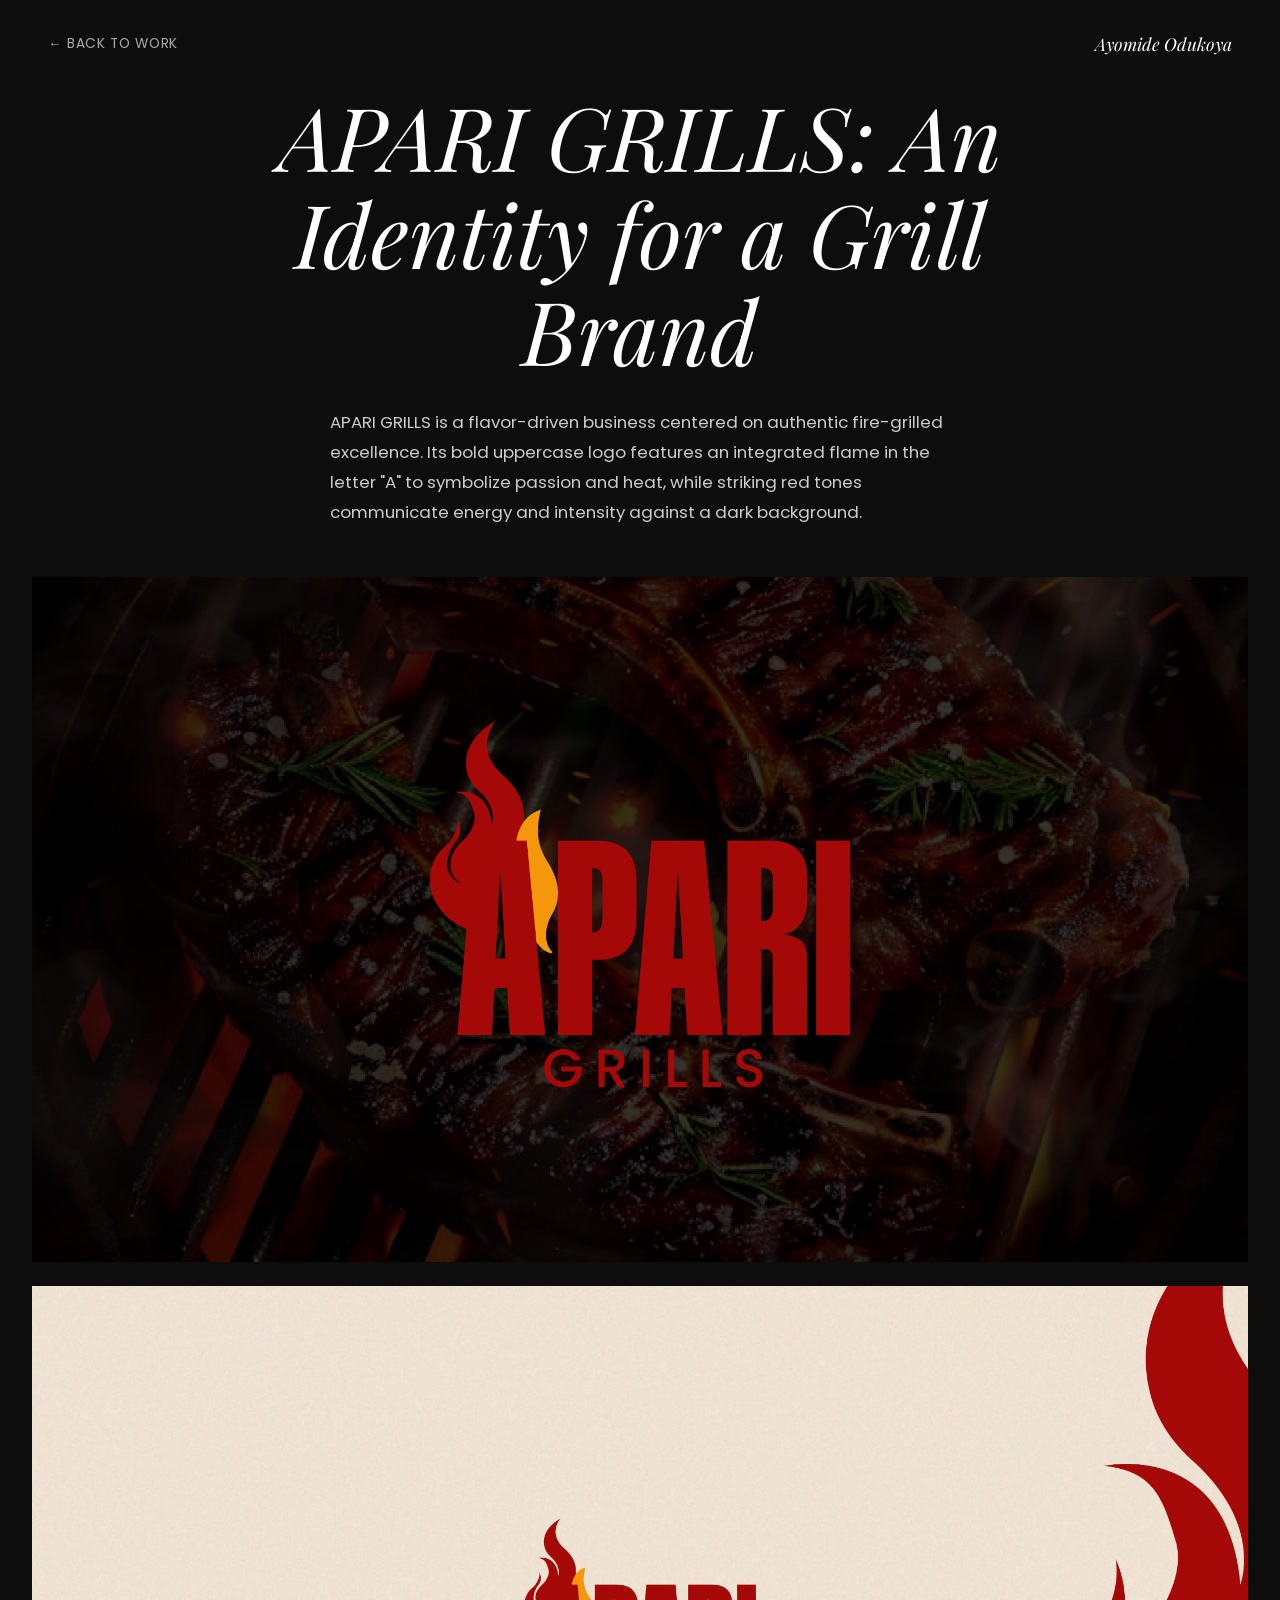
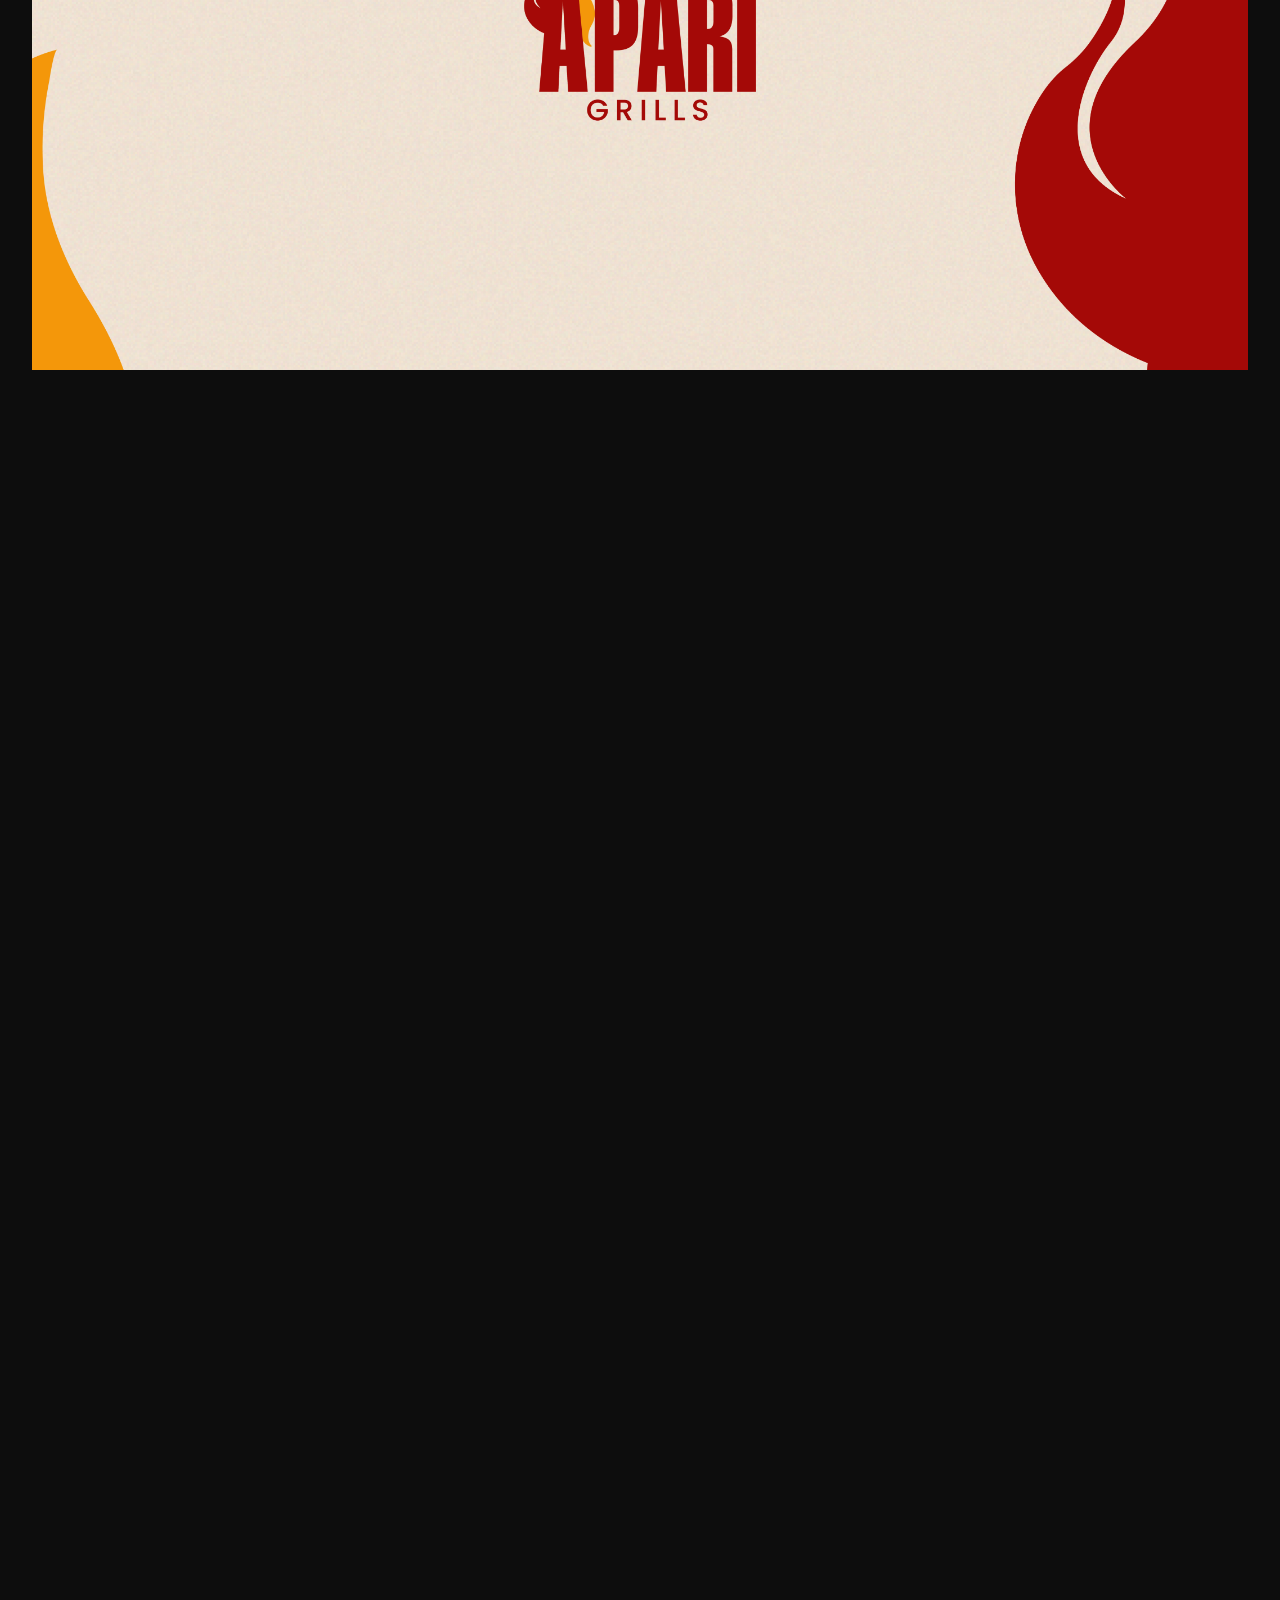
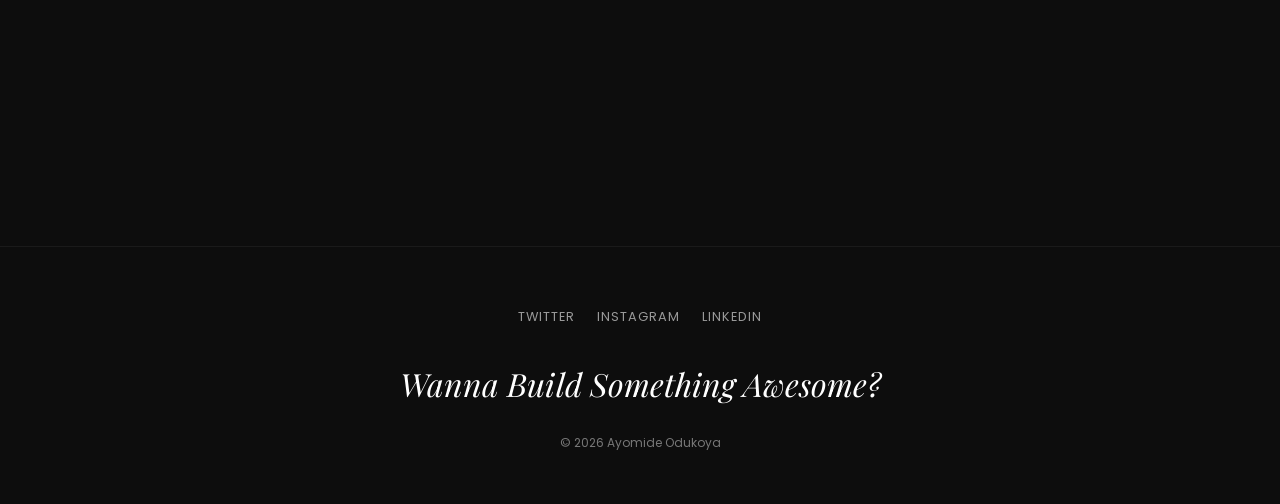
==== apari.html @ 6ae30c54 "Add portfolio files" ====
<!DOCTYPE html>
<html lang="en">
<head>
    <meta charset="UTF-8">
    <meta name="viewport" content="width=device-width, initial-scale=1.0">
    <title>Queen's Wisdom — Mide'sfolio</title>
    <link rel="stylesheet" href="queenswisdom.css">
</head>
<body>
    <div class="cursor-dot" id="cursorDot"></div>

    <nav class="project-page-nav">
        <a href="index.html#work" class="project-page-back">← Back to Work</a>
        <div class="project-page-brand">Ayomide Odukoya</div>
    </nav>

    <main class="project-page">
        <h1 class="project-page-title reveal-up">APARI GRILLS: An Identity for a Grill Brand</h1>

        <p class="project-page-desc reveal-up">
APARI GRILLS is a flavor-driven business centered on authentic fire-grilled excellence. 
Its bold uppercase logo features an integrated flame in the letter "A" to symbolize 
passion and heat, while striking red tones communicate energy and intensity against a dark background.
        </p>

        <!-- <div class="project-info-row reveal-up">
            <div class="project-info-col">
                <span class="info-label">Client</span>
                <span class="info-value">Queen's Wisdom</span>
            </div>
            <div class="project-info-col">
                <span class="info-label">Deliverables</span>
                <span class="info-value">Brand Identity<br>Logo Design<br>Brand Guidelines</span>
            </div>
            <div class="project-info-col">
                <span class="info-label">Year</span>
                <span class="info-value">2026</span>
            </div>
            <div class="project-info-col">
                <span class="info-label">Role</span>
                <span class="info-value">Brand &amp; Logo Designer</span>
            </div>
        </div> -->

        <div class="project-page-images">
            <img class="reveal-up" src="apari/Logo 2.jpg" alt="Queen's Wisdom logo mark">
            <img class="reveal-up" src="apari/Logo 4.jpg" alt="Queen's Wisdom">
            <img class="reveal-up" src="apari/apron.jpeg" alt="Queen's Wisdom">          
             <div class="image-pair">
                <img class="reveal-up" src="apari/Logomark 2.jpg" alt="Queen's Wisdom">
                <img class="reveal-up" src="apari/Logomark 1.jpg" alt="Queen's Wisdom">
            </div>      
                <img class="reveal-up" src="apari/sticker.jpeg" alt="Queen's Wisdom">     
             <div class="image-pair">
                <img class="reveal-up" src="apari/signage.jpeg" alt="Queen's Wisdom">
                <img class="reveal-up" src="apari/packaging.jpeg" alt="Queen's Wisdom">
            </div>  
             <div class="image-pair">
                <img class="reveal-up" src="apari/Logo 3.jpg" alt="Queen's Wisdom">
                <img class="reveal-up" src="apari/Color Pallette.jpg" alt="Queen's Wisdom">
            </div>              
        </div>

        <a href="truffle.html" class="project-next reveal-up">Next Project →</a>
    </main>

    <footer class="project-footer">
        <div class="project-footer-socials">
            <a href="https://x.com/da_fi_di" target="_blank" rel="noopener">Twitter</a>
            <a href="https://www.instagram.com/oduks_david/" target="_blank" rel="noopener">Instagram</a>
            <a href="https://www.linkedin.com/in/odukoya-ayomide-0367b6240/" target="_blank" rel="noopener">LinkedIn</a>
        </div>
        <p class="project-footer-cta">
           <a href="https://mail.google.com/mail/?view=cm&fs=1&to=Oduksayomide@gmail.com" target="_blank" rel="noopener">Wanna Build Something Awesome?</a>
        </p>
        <span class="project-footer-copyright">&copy; 2026 Ayomide Odukoya</span>
    </footer>

    <script>
        document.addEventListener('DOMContentLoaded', function () {
            var revealItems = document.querySelectorAll('.reveal-up');
            var revealObserver = new IntersectionObserver(function (entries) {
                entries.forEach(function (entry) {
                    if (entry.isIntersecting) {
                        entry.target.classList.add('is-visible');
                        revealObserver.unobserve(entry.target);
                    }
                });
            }, { threshold: 0.15 });

            revealItems.forEach(function (item) {
                revealObserver.observe(item);
            });

            var cursorDot = document.getElementById('cursorDot');
            if (cursorDot && window.matchMedia('(pointer: fine)').matches) {
                var mouseX = 0;
                var mouseY = 0;
                var rafPending = false;

                function updateCursorPosition() {
                    cursorDot.style.setProperty('--x', mouseX + 'px');
                    cursorDot.style.setProperty('--y', mouseY + 'px');
                    rafPending = false;
                }

                document.addEventListener('mousemove', function (e) {
                    mouseX = e.clientX;
                    mouseY = e.clientY;
                    cursorDot.style.opacity = '1';

                    if (!rafPending) {
                        rafPending = true;
                        requestAnimationFrame(updateCursorPosition);
                    }
                });

                document.addEventListener('mouseleave', function () {
                    cursorDot.style.opacity = '0';
                });

                document.addEventListener('mouseover', function (e) {
                    var anchor = e.target.closest('a');
                    if (anchor) {
                        cursorDot.classList.add('cursor-dot-link');
                    }
                });

                document.addEventListener('mouseout', function (e) {
                    var anchor = e.target.closest('a');
                    if (anchor) {
                        cursorDot.classList.remove('cursor-dot-link');
                    }
                });
            }
        });
    </script>
</body>
</html>
---- queenswisdom.css ----
/* ==========================
   Fonts
========================== */
@import url('https://fonts.googleapis.com/css2?family=Poppins:wght@300;400;500;600;700&family=Playfair+Display:ital,wght@0,400;0,500;1,400;1,500&display=swap');

/* ==========================
   Reset & Base
========================== */
html {
    scroll-behavior: smooth;
}

* {
    margin: 0;
    padding: 0;
    box-sizing: border-box;
}

body {
    font-family: 'Poppins', sans-serif;
    background-color: #0d0d0d;
    color: #ffffff;
    line-height: 1.6;
}

/* ==========================
   Custom Cursor Dot
========================== */
.cursor-dot {
    position: fixed;
    top: 0;
    left: 0;
    width: 10px;
    height: 10px;
    border-radius: 50%;
    background: #ffffff;
    border: 1.5px solid transparent;
    pointer-events: none;
    z-index: 9999;
    opacity: 0;
    display: flex;
    align-items: center;
    justify-content: center;
    mix-blend-mode: normal;
    will-change: transform;
    transform: translate3d(calc(var(--x, 0px) - 50%), calc(var(--y, 0px) - 50%), 0);
    transition: opacity 0.3s ease, width 0.25s ease, height 0.25s ease,
        background 0.25s ease, border-color 0.25s ease;
}

.cursor-dot::after {
    content: '↗';
    font-family: 'Poppins', sans-serif;
    color: #c9a876;
    font-size: 0;
    transition: font-size 0.25s ease;
}

/* Hovering any link: stroke ring with an arrow icon */
.cursor-dot.cursor-dot-link {
    width: 50px;
    height: 50px;
    background: transparent;
    border-color: #c9a876;
    mix-blend-mode: difference;
}

.cursor-dot.cursor-dot-link::after {
    font-size: 18px;
}

@media (pointer: coarse) {
    .cursor-dot {
        display: none;
    }
}

/* ==========================
   Scroll-triggered rise animation
========================== */
.reveal-up {
    opacity: 0;
    transform: translateY(40px);
    transition: opacity 0.7s cubic-bezier(0.22, 1, 0.36, 1), transform 0.7s cubic-bezier(0.22, 1, 0.36, 1);
}

.reveal-up.is-visible {
    opacity: 1;
    transform: translateY(0);
}

/* ==========================
   Project Detail Page
========================== */
.project-page-nav {
    display: flex;
    align-items: center;
    justify-content: space-between;
    padding: 30px 48px;
}

.project-page-back {
    font-size: 0.85rem;
    color: #aaaaaa;
    text-decoration: none;
    letter-spacing: 0.05em;
    text-transform: uppercase;
    transition: color 0.3s ease;
}

.project-page-back:hover {
    color: #c9a876;
}

.project-page-brand {
    font-family: 'Playfair Display', serif;
    font-style: italic;
    font-size: 1.1rem;
    color: #ffffff;
}

.project-page {
    max-width: 900px;
    margin: 0 auto;
    /* padding: 60px 48px 140px; */
    text-align: center;
}

.project-page-category {
    display: block;
    font-size: 0.8rem;
    text-transform: uppercase;
    letter-spacing: 0.14em;
    color: #c9a876;
    margin-bottom: 18px;
}

.project-page-title {
    font-family: 'Playfair Display', serif;
    font-style: italic;
    font-weight: 400;
    font-size: clamp(2.8rem, 7vw, 5.5rem);
    line-height: 1.1;
    margin-bottom: 28px;
}

.project-page-desc {
    max-width: 620px;
    margin: 0 auto 20px;
    font-size: 1.05rem;
    line-height: 1.8;
    color: #cccccc;
    text-align: left;
}

.project-page-desc:last-of-type {
    margin-bottom: 50px;
}

.project-info-row {
    display: flex;
    justify-content: space-between;
    gap: 24px;
    max-width: 780px;
    margin: 0 auto 60px;
    padding: 30px 0;
    border-top: 1px solid #262626;
    border-bottom: 1px solid #262626;
    text-align: left;
}

.project-info-col {
    display: flex;
    flex-direction: column;
    gap: 8px;
}

.info-label {
    font-size: 0.72rem;
    text-transform: uppercase;
    letter-spacing: 0.1em;
    color: #888888;
}

.info-value {
    font-size: 0.9rem;
    color: #ffffff;
    line-height: 1.6;
}

.project-page-images {
    display: flex;
    flex-direction: column;
    gap: 24px;
    width: 95vw;
    position: relative;
    left: 50%;
    right: 50%;
    margin-left: -47.5vw;
    margin-right: -48.vw;
    /* padding: 0 32px; */
}

.project-page-images img {
    width: 100%;
    display: block;
    filter: grayscale(10%) contrast(1.05);
}

.image-pair {
    display: flex;
    gap: 24px;
}

.image-pair img {
    width: 50%;
    padding-right: px;
}

.project-next {
    display: inline-block;
    margin-top: 60px;
    font-family: 'Playfair Display', serif;
    font-style: italic;
    font-size: 1.4rem;
    color: #ffffff;
    text-decoration: none;
    border-bottom: 1px solid #c9a876;
    padding-bottom: 4px;
    transition: color 0.3s ease, transform 0.3s ease;
}

.project-next:hover {
    color: #c9a876;
    transform: translateX(4px);
}

/* ==========================
   Project Page Footer
========================== */
.project-footer {
    text-align: center;
    padding: 60px 24px 50px;
    border-top: 1px solid #1a1a1a;
}

.project-footer-socials {
    display: flex;
    justify-content: center;
    gap: 22px;
    margin-bottom: 30px;
}

.project-footer-socials a {
    font-size: 0.8rem;
    text-transform: uppercase;
    letter-spacing: 0.08em;
    color: #999999;
    text-decoration: none;
    transition: color 0.3s ease;
}

.project-footer-socials a:hover {
    color: #c9a876;
}

.project-footer-cta {
    margin-bottom: 20px;
}

.project-footer-cta a {
    font-family: 'Playfair Display', serif;
    font-style: italic;
    font-size: clamp(1.4rem, 3vw, 2rem);
    color: #ffffff;
    text-decoration: none;
    transition: color 0.3s ease;
}

.project-footer-cta a:hover {
    color: #c9a876;
}

.project-footer-copyright {
    font-size: 0.75rem;
    color: #777777;
}

@media (max-width: 768px) {
    .project-page-nav {
        padding: 24px 24px;
    }

    .project-page {
        padding: 40px 24px 100px;
    }

    .project-info-row {
        flex-direction: column;
        gap: 24px;
    }

    .project-page-images {
        padding: 0 16px;
    }

    .image-pair {
        flex-direction: column;
    }

    .image-pair img {
        width: 100%;
    }

    .project-footer-socials {
        flex-wrap: wrap;
    }
}
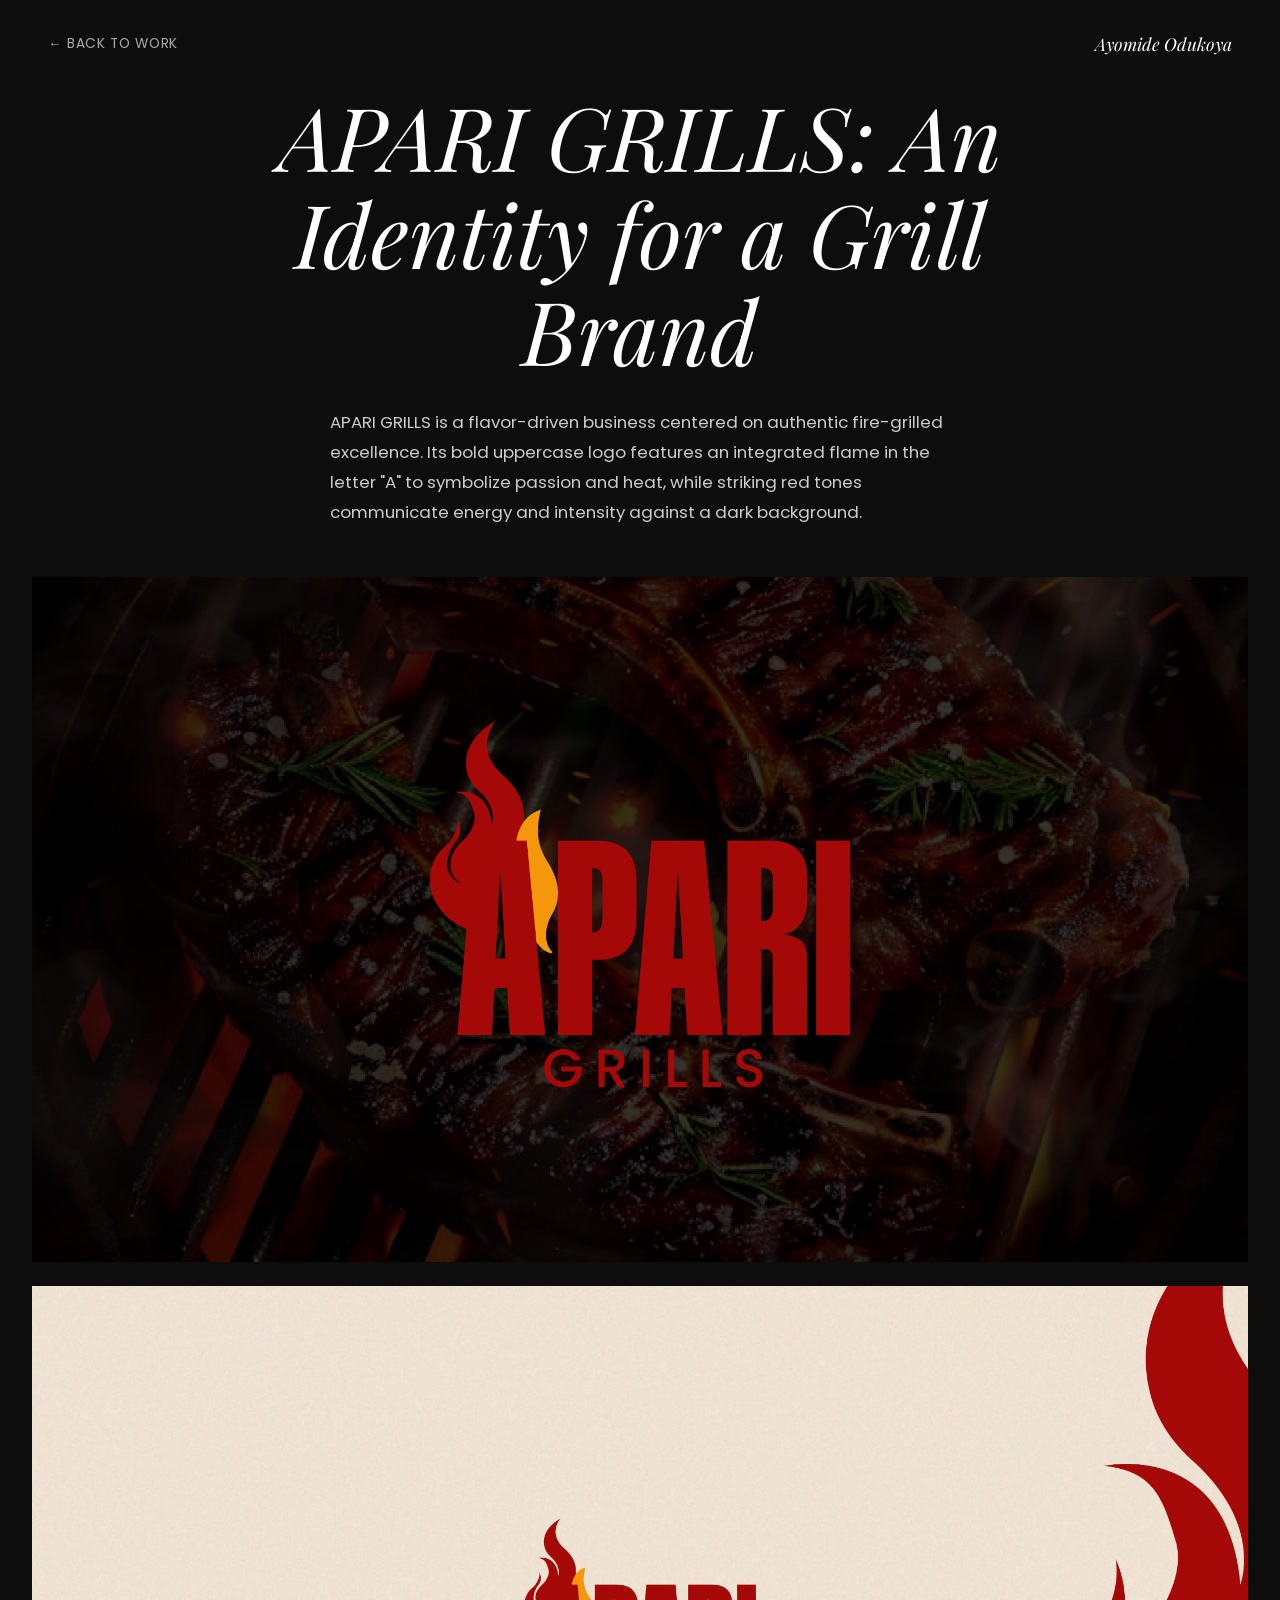
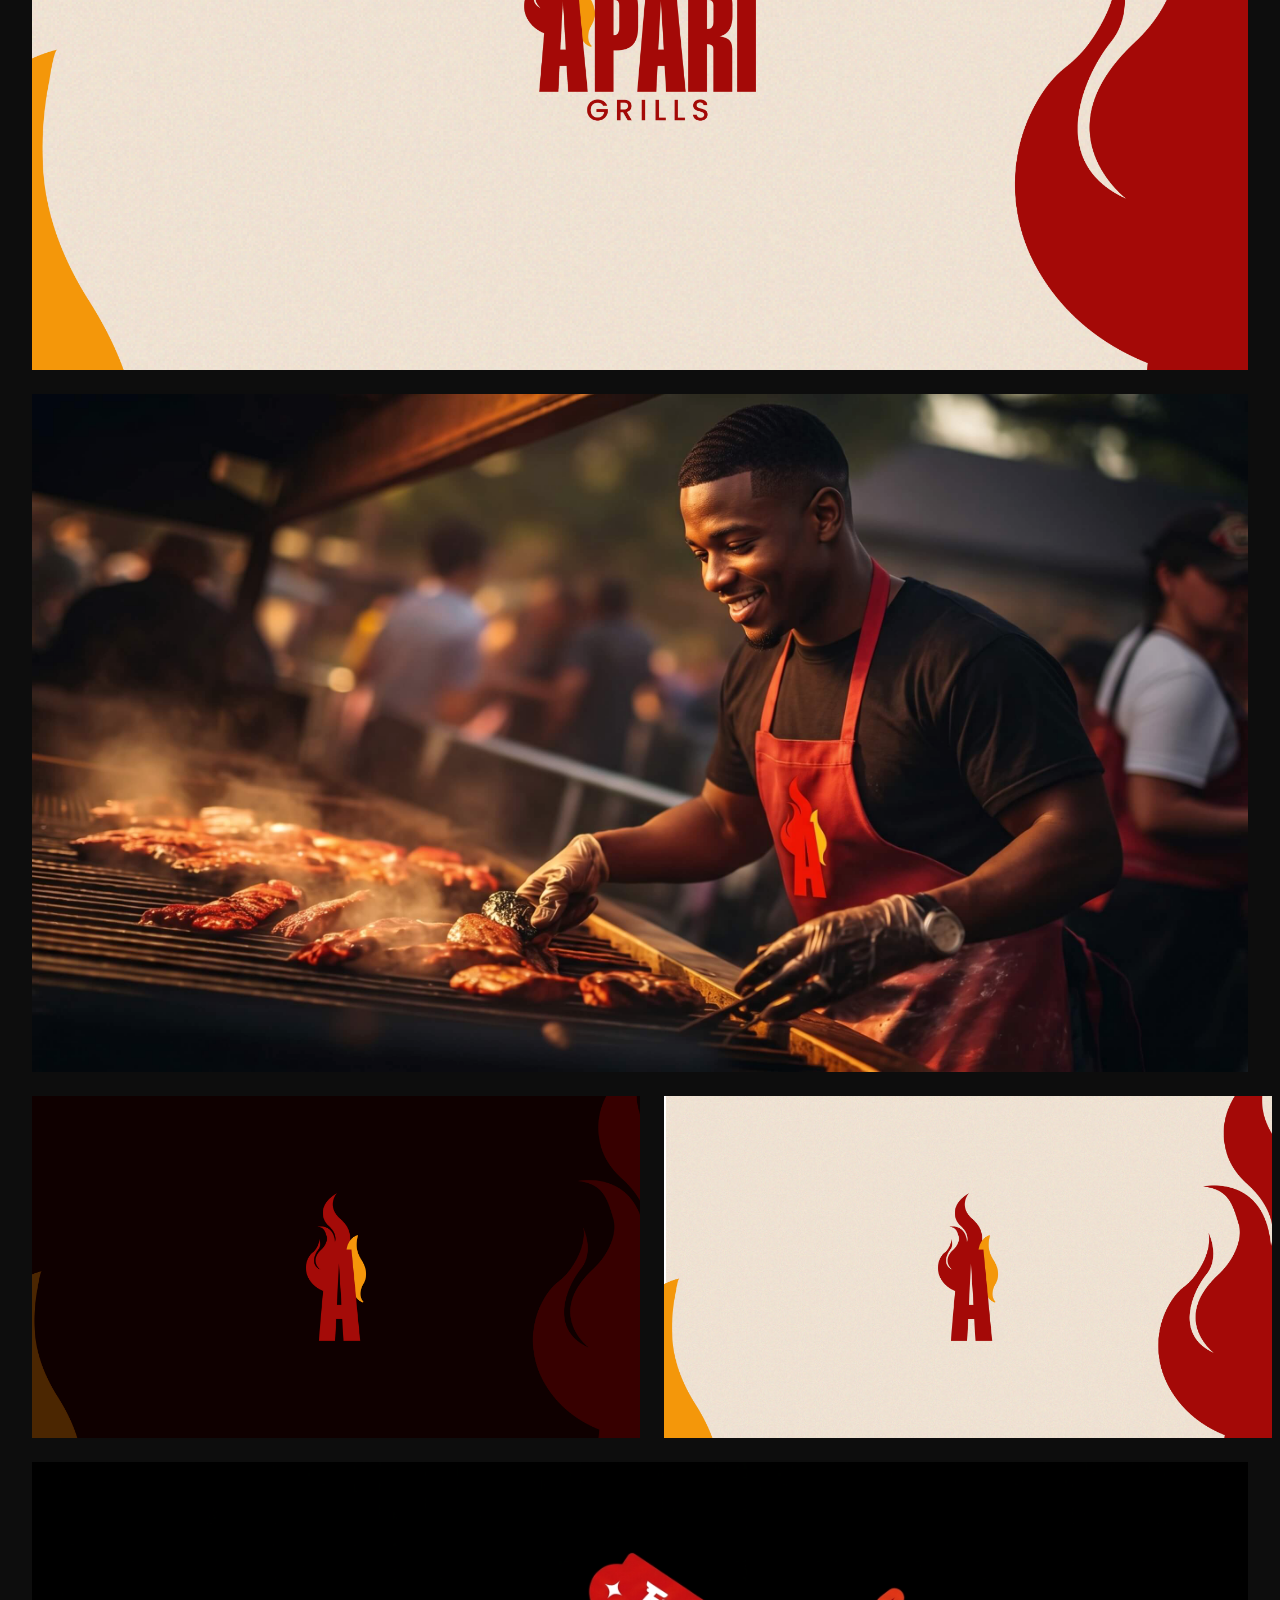
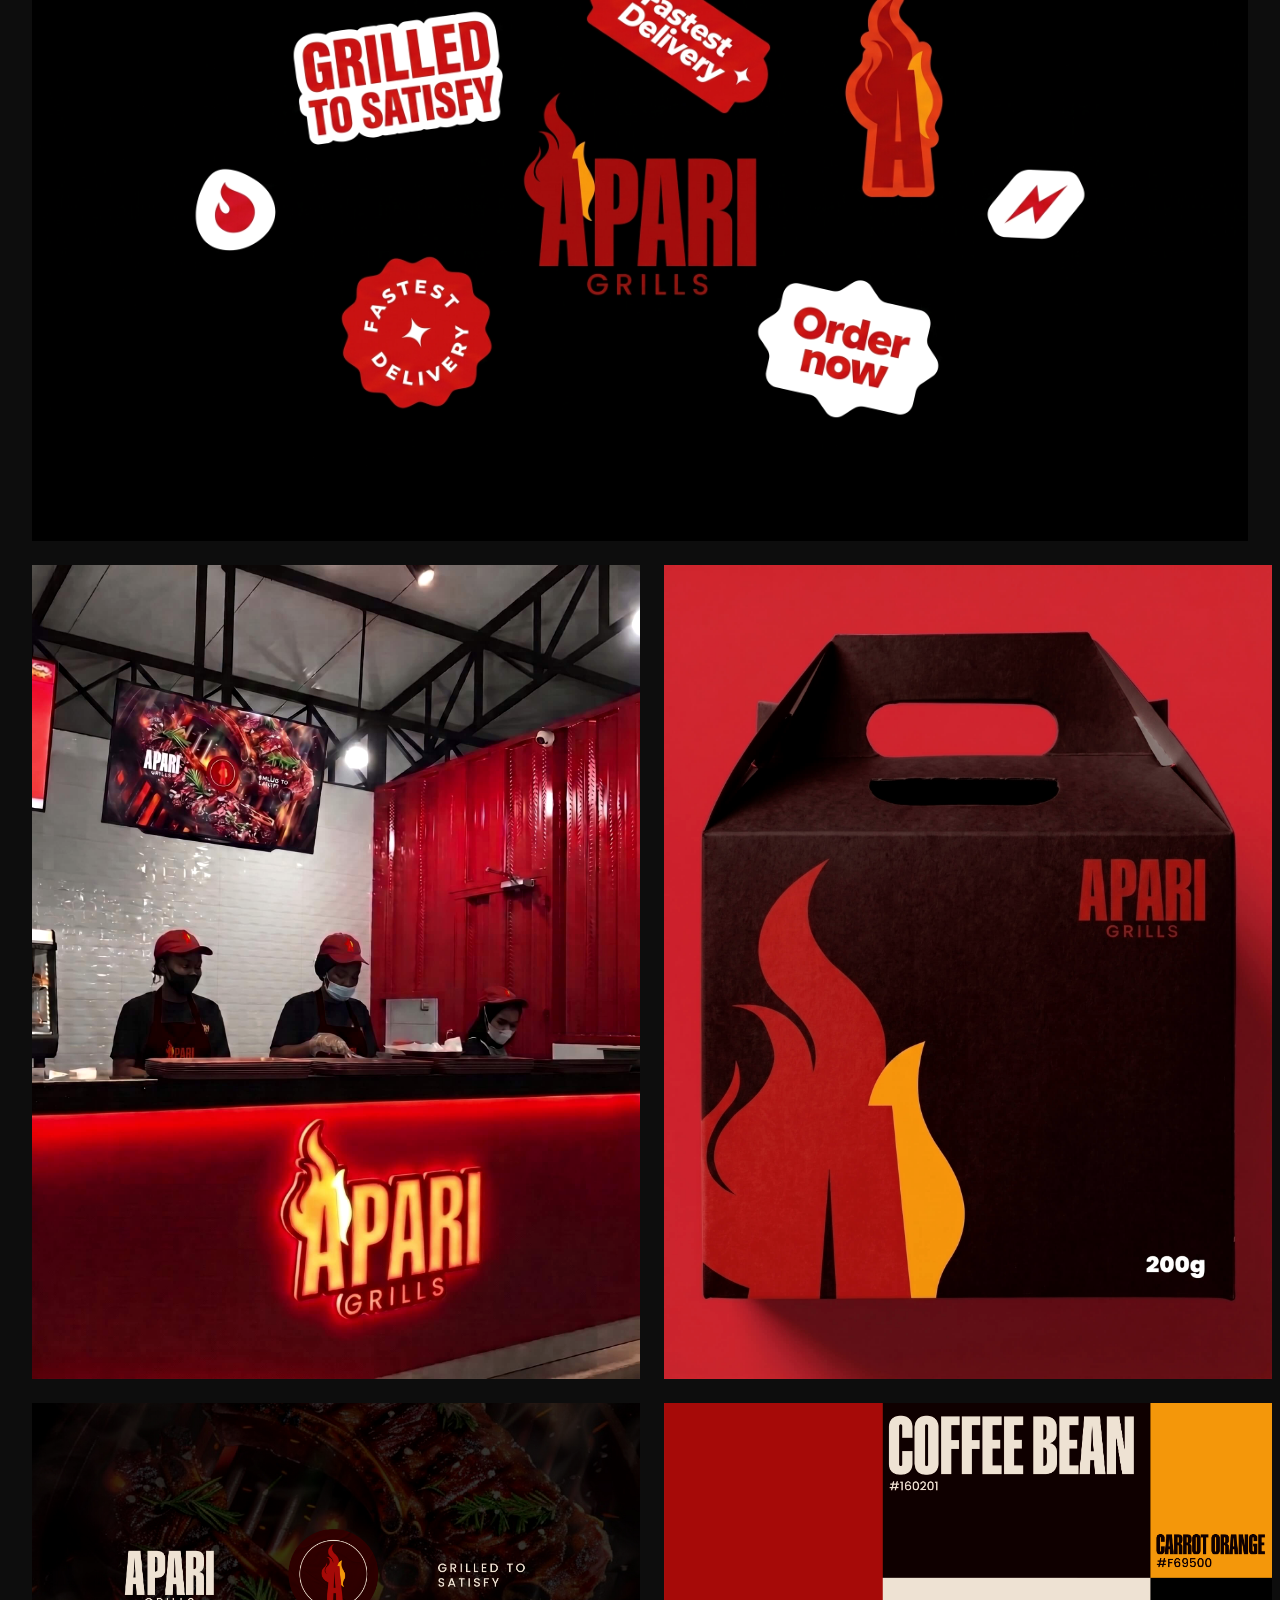
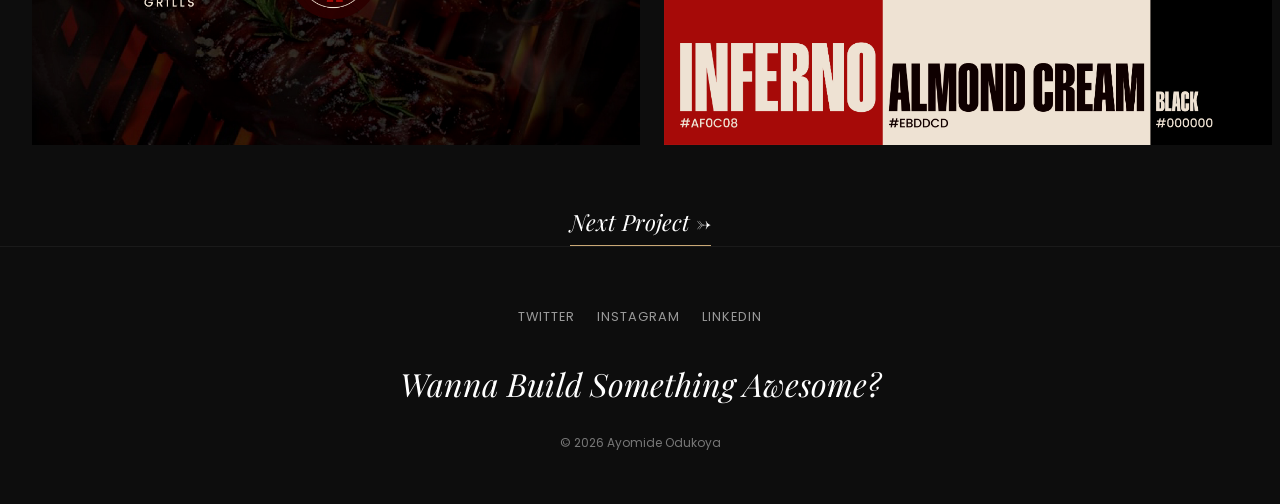
==== commit ae43e3a7: "Add lazy loading to images" ====
--- a/apari.html
+++ b/apari.html
@@ -43,21 +43,21 @@
         </div> -->
 
         <div class="project-page-images">
-            <img class="reveal-up" src="apari/Logo 2.jpg" alt="Queen's Wisdom logo mark">
-            <img class="reveal-up" src="apari/Logo 4.jpg" alt="Queen's Wisdom">
-            <img class="reveal-up" src="apari/apron.jpeg" alt="Queen's Wisdom">          
+            <img class="reveal-up" src="apari/Logo 2.jpg" alt="Queen's Wisdom logo mark" loading="lazy">
+            <img class="reveal-up" src="apari/Logo 4.jpg" alt="Queen's Wisdom" loading="lazy">
+            <img class="reveal-up" src="apari/apron.jpeg" alt="Queen's Wisdom" loading="lazy">          
              <div class="image-pair">
-                <img class="reveal-up" src="apari/Logomark 2.jpg" alt="Queen's Wisdom">
-                <img class="reveal-up" src="apari/Logomark 1.jpg" alt="Queen's Wisdom">
+                <img class="reveal-up" src="apari/Logomark 2.jpg" alt="Queen's Wisdom" loading="lazy">
+                <img class="reveal-up" src="apari/Logomark 1.jpg" alt="Queen's Wisdom" loading="lazy">
             </div>      
-                <img class="reveal-up" src="apari/sticker.jpeg" alt="Queen's Wisdom">     
+                <img class="reveal-up" src="apari/sticker.jpeg" alt="Queen's Wisdom" loading="lazy">     
              <div class="image-pair">
-                <img class="reveal-up" src="apari/signage.jpeg" alt="Queen's Wisdom">
-                <img class="reveal-up" src="apari/packaging.jpeg" alt="Queen's Wisdom">
+                <img class="reveal-up" src="apari/signage.jpeg" alt="Queen's Wisdom" loading="lazy">
+                <img class="reveal-up" src="apari/packaging.jpeg" alt="Queen's Wisdom" loading="lazy">
             </div>  
              <div class="image-pair">
-                <img class="reveal-up" src="apari/Logo 3.jpg" alt="Queen's Wisdom">
-                <img class="reveal-up" src="apari/Color Pallette.jpg" alt="Queen's Wisdom">
+                <img class="reveal-up" src="apari/Logo 3.jpg" alt="Queen's Wisdom" loading="lazy">
+                <img class="reveal-up" src="apari/Color Pallette.jpg" alt="Queen's Wisdom" loading="lazy">
             </div>              
         </div>
 
